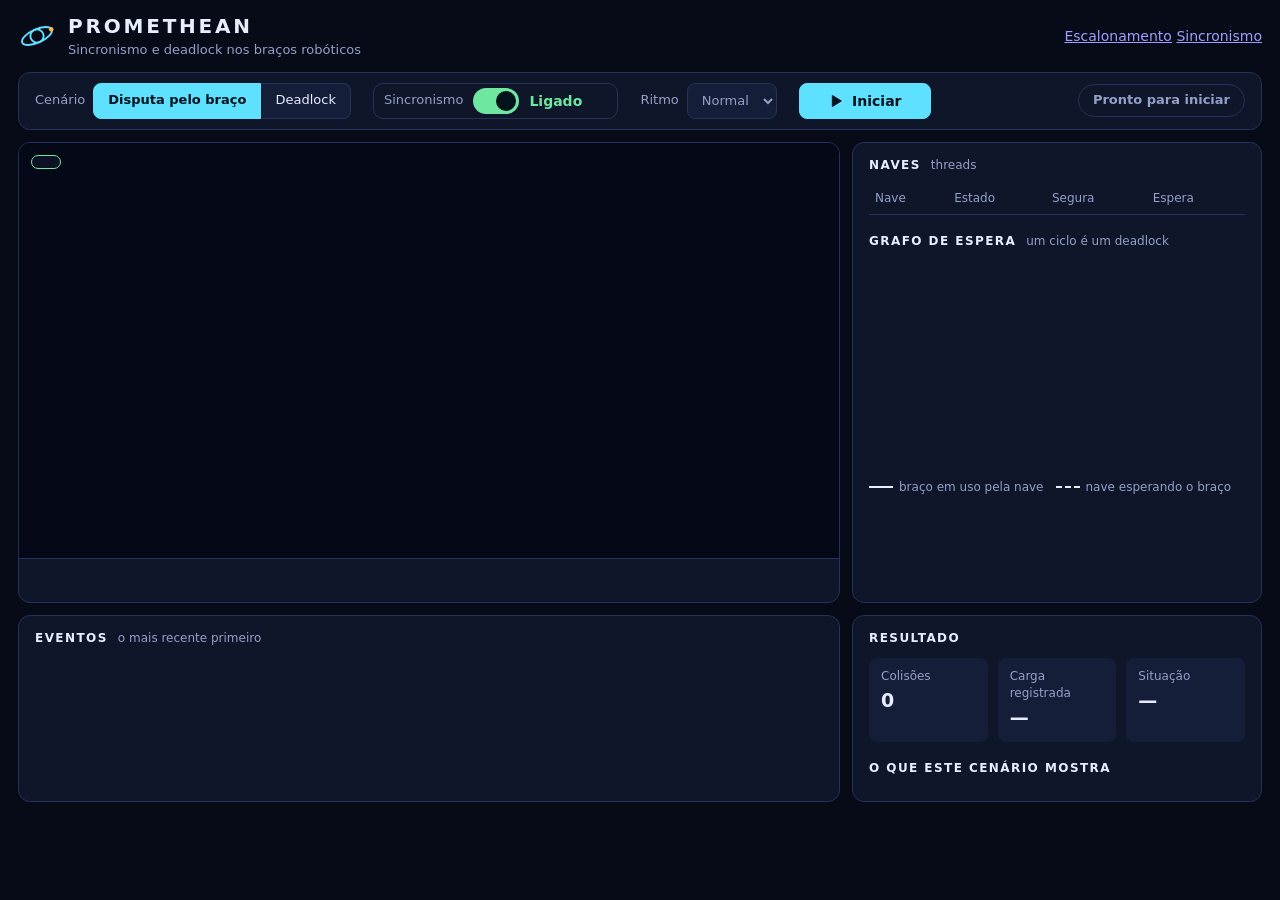
==== src/main/resources/public/sincronismo.html @ 8c55f342 "feat: adiciona estrutura html e css para a opção de sincronismo" ====
<!doctype html>
<html lang="pt-BR">
<head>
    <meta charset="utf-8">
    <meta name="viewport" content="width=device-width, initial-scale=1">
    <title>Promethean — Sincronismo e deadlock</title>
    <link rel="icon" href="data:,">
    <link rel="stylesheet" href="css/style.css">
    <link rel="stylesheet" href="css/sync.css">
</head>
<body>

<header class="topbar">
    <div class="brand">
        <svg class="brand-mark" viewBox="0 0 40 40" aria-hidden="true">
            <circle cx="20" cy="20" r="7"/>
            <ellipse cx="20" cy="20" rx="17" ry="7" transform="rotate(-24 20 20)"/>
            <circle class="brand-dot" cx="35" cy="13" r="2.4"/>
        </svg>
        <div>
            <h1>Promethean</h1>
            <p>Sincronismo e deadlock nos braços robóticos</p>
        </div>
    </div>
    <nav class="tabs" aria-label="Cenas">
        <a href="index.html">Escalonamento</a>
        <a href="sincronismo.html" aria-current="page">Sincronismo</a>
    </nav>
    <div class="source" id="source" hidden>
        <span class="source-dot" aria-hidden="true"></span>
        <span id="source-text"></span>
    </div>
</header>

<main class="layout layout-sync">

    <section class="panel controls" aria-label="Controles do cenário">
        <div class="segmented" role="radiogroup" aria-labelledby="scenario-label">
            <span id="scenario-label">Cenário</span>
            <label><input type="radio" name="scenario" value="race" checked><span>Disputa pelo braço</span></label>
            <label><input type="radio" name="scenario" value="deadlock"><span>Deadlock</span></label>
        </div>

        <label class="switch">
            <span class="switch-title">Sincronismo</span>
            <input type="checkbox" id="sync-toggle" role="switch" checked>
            <span class="switch-track" aria-hidden="true"><span class="switch-thumb"></span></span>
            <span class="switch-state" id="sync-label">Ligado</span>
        </label>

        <label class="field" id="recovery-field" hidden>
            <span>Tratamento</span>
            <select id="recovery">
                <option value="none">Nenhum: deixa travar</option>
                <option value="detection">Detecção e recuperação</option>
                <option value="timeout">Timeout com tryLock</option>
            </select>
        </label>

        <label class="field">
            <span>Ritmo</span>
            <select id="pace">
                <option value="1300">Lento</option>
                <option value="800" selected>Normal</option>
                <option value="400">Rápido</option>
            </select>
        </label>

        <button type="button" id="btn-run" class="play-btn">
            <svg viewBox="0 0 24 24" aria-hidden="true"><path id="run-icon" d="M7 4l13 8-13 8z"/></svg>
            <span id="run-label">Iniciar</span>
        </button>

        <div class="run-status" id="run-status" data-phase="idle" aria-live="polite">Pronto para iniciar</div>
    </section>

    <section class="panel scene-panel" aria-label="Estação e braços robóticos">
        <div class="scene-wrap">
            <svg id="sync-scene" class="scene-svg" viewBox="0 0 1000 500" preserveAspectRatio="xMidYMid meet" role="img" aria-labelledby="sync-title">
                <title id="sync-title">Naves disputando os braços robóticos da estação</title>
            </svg>
            <div class="sync-badge" id="sync-badge" data-sync="true"></div>
            <div class="deadlock-banner" id="deadlock-banner" role="alert" hidden></div>
        </div>
        <p class="caption" id="caption" aria-live="polite"></p>
    </section>

    <aside class="panel side-panel">
        <h2>Naves <span class="hint">threads</span></h2>
        <table class="data-table" id="threads-table">
            <thead>
            <tr>
                <th scope="col">Nave</th>
                <th scope="col">Estado</th>
                <th scope="col" title="Braços que a nave está usando">Segura</th>
                <th scope="col" title="Braço que a nave pediu e ainda não recebeu">Espera</th>
            </tr>
            </thead>
            <tbody></tbody>
        </table>

        <h2>Grafo de espera <span class="hint">um ciclo é um deadlock</span></h2>
        <svg id="wait-graph" class="wait-graph" viewBox="0 0 360 200" role="img" aria-label="Grafo de alocação de recursos"></svg>
        <p class="legend">
            <span><span class="key key-hold" aria-hidden="true"></span>braço em uso pela nave</span>
            <span><span class="key key-wait" aria-hidden="true"></span>nave esperando o braço</span>
        </p>
    </aside>

    <section class="panel log-panel">
        <h2>Eventos <span class="hint">o mais recente primeiro</span></h2>
        <ol class="event-log" id="event-log"></ol>
    </section>

    <section class="panel result-panel">
        <h2>Resultado</h2>
        <dl class="tiles">
            <div><dt>Colisões</dt><dd id="result-collisions">0</dd></div>
            <div><dt>Carga registrada</dt><dd id="result-cargo">—</dd></div>
            <div><dt>Situação</dt><dd id="result-status">—</dd></div>
        </dl>
        <h2>O que este cenário mostra</h2>
        <p class="lesson" id="lesson"></p>
    </section>

</main>

<div class="fatal" id="fatal" hidden role="alert"></div>

<script type="module" src="js/sync/main.js"></script>
</body>
</html>
---- src/main/resources/public/css/style.css ----
:root {
    --bg: #070b18;
    --panel: #0f1629;
    --panel-2: #151e38;
    --line: #25315a;
    --text: #e8edff;
    --muted: #93a0c8;
    --accent: #5ee0ff;

    --state-new: #7aa2ff;
    --state-ready: #ffb454;
    --state-running: #6ee7a0;
    --state-finished: #7d89ad;
    --danger: #ff7a90;

    --tick-ms: 900ms;
    --move-ms: 765ms;

    color-scheme: dark;
}

* {
    box-sizing: border-box;
}

body {
    margin: 0;
    background: var(--bg);
    color: var(--text);
    font: 14px/1.45 "Segoe UI", system-ui, -apple-system, sans-serif;
}

h1, h2, p {
    margin: 0;
}

button, select {
    font: inherit;
    color: inherit;
}

:focus-visible {
    outline: 2px solid var(--accent);
    outline-offset: 2px;
}

/* ---------- topo ---------- */

.topbar {
    display: flex;
    align-items: center;
    justify-content: space-between;
    gap: 16px;
    padding: 12px 18px 0;
}

.brand {
    display: flex;
    align-items: center;
    gap: 12px;
}

.brand-mark {
    width: 38px;
    height: 38px;
    fill: none;
    stroke: var(--accent);
    stroke-width: 2;
}

.brand-mark .brand-dot {
    fill: var(--state-ready);
    stroke: none;
}

.brand h1 {
    font-size: 20px;
    font-weight: 600;
    letter-spacing: .14em;
    text-transform: uppercase;
}

.brand p {
    color: var(--muted);
    font-size: 13px;
}

.source {
    display: flex;
    align-items: center;
    gap: 8px;
    padding: 6px 12px;
    border: 1px solid var(--line);
    border-radius: 999px;
    color: var(--muted);
    font-size: 13px;
}

.source[hidden] {
    display: none;
}

.source-dot {
    width: 8px;
    height: 8px;
    border-radius: 50%;
    background: var(--state-ready);
}

.source[data-mode="server"] .source-dot {
    background: var(--state-running);
}

/* ---------- grade ---------- */

.layout {
    display: grid;
    grid-template-columns: minmax(0, 1fr) 410px;
    grid-template-areas:
        "controls controls"
        "scene    ships"
        "gantt    metrics";
    gap: 12px;
    padding: 12px 18px 18px;
}

.panel {
    min-width: 0;
    padding: 14px 16px;
    background: var(--panel);
    border: 1px solid var(--line);
    border-radius: 12px;
}

.panel h2 {
    display: flex;
    align-items: baseline;
    gap: 10px;
    margin-bottom: 10px;
    font-size: 12px;
    font-weight: 600;
    letter-spacing: .12em;
    text-transform: uppercase;
}

.hint {
    color: var(--muted);
    font-size: 12px;
    font-weight: 400;
    letter-spacing: 0;
    text-transform: none;
}

.controls { grid-area: controls; }
.scene-panel { grid-area: scene; }
.ships-panel { grid-area: ships; }
.gantt-panel { grid-area: gantt; }
.metrics-panel { grid-area: metrics; }

/* ---------- controles ---------- */

.controls {
    display: flex;
    flex-wrap: wrap;
    align-items: center;
    gap: 12px 22px;
    padding: 10px 16px;
}

.field {
    display: flex;
    align-items: center;
    gap: 8px;
    color: var(--muted);
    font-size: 13px;
}

select {
    height: 36px;
    padding: 0 10px;
    background: var(--panel-2);
    border: 1px solid var(--line);
    border-radius: 8px;
}

#algorithm {
    min-width: 230px;
}

.transport {
    display: flex;
    align-items: center;
    gap: 6px;
}

.icon-btn, .play-btn {
    display: inline-flex;
    align-items: center;
    justify-content: center;
    gap: 8px;
    height: 36px;
    background: var(--panel-2);
    border: 1px solid var(--line);
    border-radius: 8px;
    cursor: pointer;
}

.icon-btn {
    width: 36px;
}

.icon-btn:hover, .play-btn:hover, select:hover {
    border-color: var(--muted);
}

.icon-btn svg, .play-btn svg {
    width: 16px;
    height: 16px;
    fill: currentColor;
    stroke: currentColor;
    stroke-width: 1.5;
    stroke-linejoin: round;
    stroke-linecap: round;
}

.play-btn {
    min-width: 132px;
    padding: 0 16px;
    background: var(--accent);
    border-color: var(--accent);
    color: #04121c;
    font-weight: 600;
}

.play-btn:hover {
    border-color: #fff;
}

.clock {
    display: flex;
    align-items: baseline;
    gap: 8px;
    margin-left: auto;
    color: var(--muted);
    font-size: 13px;
}

.clock-value {
    font: 600 22px/1 ui-monospace, Consolas, monospace;
    color: var(--text);
    font-variant-numeric: tabular-nums;
}

.clock-total {
    color: var(--muted);
    font-size: 15px;
    font-weight: 400;
}

/* ---------- cena ---------- */

.scene-panel {
    padding: 0;
    overflow: hidden;
}

.scene-wrap {
    position: relative;
    background: #050817;
}

#scene {
    display: block;
    width: 100%;
    max-height: 56vh;
    aspect-ratio: 2 / 1;
}

.hud {
    position: absolute;
    right: 12px;
    bottom: 12px;
    display: flex;
    gap: 22px;
    padding: 8px 14px;
    background: rgba(15, 22, 41, .82);
    border: 1px solid var(--line);
    border-radius: 8px;
}

.hud-item {
    display: flex;
    flex-direction: column;
    gap: 2px;
}

.hud-label {
    color: var(--muted);
    font-size: 11px;
    letter-spacing: .1em;
    text-transform: uppercase;
}

.hud-value {
    font-size: 16px;
    font-weight: 600;
}

.caption {
    min-height: 44px;
    padding: 12px 16px;
    border-top: 1px solid var(--line);
    font-size: 15px;
}

/* céu */
.star { fill: #dfe7ff; }
.planet { fill: #101a3c; }
.planet-rim { fill: none; stroke: #2a3c78; stroke-width: 2; }

/* órbita */
.orbit-ring {
    fill: none;
    stroke: #3a4a80;
    stroke-width: 1.5;
    stroke-dasharray: 3 9;
    stroke-linecap: round;
}

.scene-label { fill: var(--text); font-size: 15px; font-weight: 600; }
.scene-sublabel { fill: var(--muted); font-size: 12px; }
.scene-legend text { fill: var(--muted); font-size: 12px; }

/* estação */
.station-strut { stroke: #55648f; stroke-width: 4; stroke-linecap: round; }
.solar { fill: #17306b; stroke: #4f6fc4; stroke-width: 1.5; }
.solar-grid { stroke: #4f6fc4; stroke-width: 1; opacity: .6; }
.station-module { fill: #1c2748; stroke: #55648f; stroke-width: 1.5; }
.station-dish { fill: #1c2748; stroke: #8c9ac0; stroke-width: 2; }
.hub { fill: #1c2748; stroke: #8c9ac0; stroke-width: 2; }
.hub-core { fill: #0f1629; stroke: #55648f; stroke-width: 1.5; }
.hub-light { fill: var(--accent); }
.hub-ring { fill: none; stroke: #55648f; stroke-width: 2; stroke-dasharray: 14 10; }

/* portas */
.port-arm { stroke: #8c9ac0; stroke-width: 8; stroke-linecap: round; }
.port-light { fill: #3a4a80; stroke: #0f1629; stroke-width: 2; transition: fill .3s; }
.port[data-busy="true"] .port-light { fill: var(--state-running); }
.port-slot { fill: none; stroke: #3a4a80; stroke-width: 1.5; stroke-dasharray: 5 5; transition: opacity .3s; }
.port-free { fill: var(--muted); font-size: 12px; transition: opacity .3s; }
.port[data-busy="true"] .port-slot,
.port[data-busy="true"] .port-free { opacity: 0; }
.port-label { fill: var(--text); font-size: 13px; font-weight: 600; }
.port-pulse { fill: none; stroke: var(--danger); stroke-width: 3; opacity: 0; }
.port-pulse.is-pulsing { animation: pulse .9s ease-out; }

/* naves */
.ship {
    transition: transform var(--move-ms) cubic-bezier(.45, .05, .25, 1), opacity calc(var(--move-ms) * .8) ease;
}

.ship[data-state="NEW"], .ship[data-state="FINISHED"] {
    opacity: 0;
}

.ship-rot {
    transition: transform var(--move-ms) ease;
}

.no-anim .ship, .no-anim .ship-rot, .no-anim .gauge-fill {
    transition: none;
}

.ship-hull { fill: var(--ship-color); stroke: #050817; stroke-width: 1.2; }
.ship-fins { fill: color-mix(in srgb, var(--ship-color) 55%, #050817); stroke: #050817; stroke-width: 1.5; stroke-linejoin: round; }
.ship-engine { fill: #2a3558; stroke: #050817; stroke-width: 1.5; }
.ship-stripe { stroke: #050817; stroke-width: 2; opacity: .45; }
.ship-window { fill: #050817; stroke: #e8edff; stroke-width: 1.5; }
.ship-id { fill: var(--text); font-size: 16px; font-weight: 700; }
.ship-rest { fill: var(--muted); font-size: 12px; }
.gauge-track { fill: #26315a; }
.gauge-fill { fill: var(--ship-color); transition: width var(--tick-ms) linear; }

.ship[data-state="READY"] .ship-bob {
    animation: bob 3.6s ease-in-out infinite;
}

@keyframes bob {
    0%, 100% { transform: translateY(-3px); }
    50% { transform: translateY(3px); }
}

@keyframes pulse {
    0% { opacity: .9; transform: scale(1); }
    100% { opacity: 0; transform: scale(4.5); }
}

@keyframes spin {
    to { transform: rotate(360deg); }
}

@keyframes twinkle {
    0%, 100% { opacity: .2; }
    50% { opacity: 1; }
}

.hub-ring { animation: spin 40s linear infinite; }
.star.twinkle { animation: twinkle 4s ease-in-out infinite; }

/* ---------- tabelas ---------- */

.data-table {
    width: 100%;
    border-collapse: collapse;
    font-size: 13px;
}

.data-table th, .data-table td {
    padding: 6px 6px;
    border-bottom: 1px solid var(--line);
    text-align: left;
    white-space: nowrap;
}

.data-table thead th {
    color: var(--muted);
    font-size: 12px;
    font-weight: 400;
}

.data-table tbody th {
    font-weight: 600;
}

.data-table .num {
    text-align: right;
    font-variant-numeric: tabular-nums;
}

.data-table tbody tr:last-child th,
.data-table tbody tr:last-child td {
    border-bottom: 0;
}

.ship-dot {
    display: inline-block;
    width: 10px;
    height: 10px;
    margin-right: 8px;
    border-radius: 3px;
}

.row-NEW th, .row-NEW td, .row-FINISHED th, .row-FINISHED td {
    color: var(--muted);
}

.state {
    display: inline-block;
    padding: 1px 7px;
    border: 1px solid currentColor;
    border-radius: 999px;
    font-size: 11px;
    font-weight: 600;
    letter-spacing: .04em;
}

.state-NEW { color: var(--state-new); }
.state-READY { color: var(--state-ready); }
.state-RUNNING { color: var(--state-running); }
.state-FINISHED { color: var(--state-finished); }

.legend {
    display: flex;
    flex-wrap: wrap;
    gap: 4px 12px;
    margin-top: 10px;
    color: var(--muted);
    font-size: 12px;
}

.ships-panel h2:not(:first-child) {
    margin-top: 18px;
}

/* ---------- registro de eventos ---------- */

.event-log {
    display: flex;
    flex-direction: column;
    gap: 4px;
    max-height: 190px;
    margin: 0;
    padding: 0;
    overflow-y: auto;
    list-style: none;
    font-size: 13px;
}

.event-log li {
    display: grid;
    grid-template-columns: 38px 76px minmax(0, 1fr);
    align-items: baseline;
    gap: 8px;
    padding: 3px 6px;
    border-radius: 6px;
    color: var(--muted);
}

.event-log li.is-now {
    background: var(--panel-2);
    color: var(--text);
}

.event-log li.log-empty {
    display: block;
}

.log-tick {
    font-family: ui-monospace, Consolas, monospace;
    font-size: 12px;
}

.log-type {
    font-size: 11px;
    font-weight: 600;
    letter-spacing: .04em;
}

.type-ARRIVAL { color: var(--state-new); }
.type-DISPATCH { color: var(--state-running); }
.type-PREEMPT { color: var(--danger); }
.type-FINISH { color: var(--state-finished); }

/* ---------- linha do tempo ---------- */

.gantt {
    --row-h: 30px;
    --row-gap: 8px;
    --axis-h: 22px;
    display: grid;
    grid-template-columns: 210px minmax(0, 1fr);
    gap: 0 12px;
}

.gantt-names, .gantt-tracks {
    display: flex;
    flex-direction: column;
    gap: var(--row-gap);
}

.gantt-name {
    height: var(--row-h);
    padding: 0 10px;
    overflow: hidden;
    background: none;
    border: 1px solid transparent;
    border-radius: 8px;
    color: var(--muted);
    text-align: left;
    text-overflow: ellipsis;
    white-space: nowrap;
    cursor: pointer;
}

.gantt-name:hover {
    border-color: var(--line);
    color: var(--text);
}

.gantt-name.is-active {
    background: var(--panel-2);
    border-color: var(--accent);
    color: var(--text);
    font-weight: 600;
}

.gantt-name-spacer {
    height: var(--axis-h);
}

.gantt-tracks {
    position: relative;
    cursor: ew-resize;
    touch-action: none;
    user-select: none;
}

.gantt-track {
    position: relative;
    height: var(--row-h);
    background: var(--panel-2);
    border-radius: 6px;
    opacity: .7;
}

.gantt-track.is-active {
    opacity: 1;
}

.gantt-seg {
    position: absolute;
    top: 0;
    bottom: 0;
    display: flex;
    align-items: center;
    justify-content: center;
    overflow: hidden;
    background: var(--ship-color);
    border-radius: 5px;
    box-shadow: inset 0 0 0 1.5px var(--panel);
    color: #04121c;
    font-size: 12px;
    font-weight: 700;
}

.gantt-axis {
    position: relative;
    height: var(--axis-h);
    color: var(--muted);
    font: 11px/var(--axis-h) ui-monospace, Consolas, monospace;
}

.gantt-axis span {
    position: absolute;
    transform: translateX(-50%);
}

.gantt-veil {
    position: absolute;
    top: 0;
    right: 0;
    bottom: calc(var(--axis-h) + var(--row-gap));
    background: rgba(15, 22, 41, .5);
    pointer-events: none;
    transition: left var(--tick-ms) linear;
}

.gantt-playhead {
    position: absolute;
    top: -4px;
    bottom: calc(var(--axis-h) + var(--row-gap) - 4px);
    width: 2px;
    margin-left: -1px;
    background: var(--text);
    border-radius: 2px;
    pointer-events: none;
    transition: left var(--tick-ms) linear;
}

.gantt-playhead::before {
    content: "";
    position: absolute;
    top: -3px;
    left: -4px;
    width: 10px;
    height: 10px;
    background: var(--text);
    border-radius: 50%;
}

.gantt-tracks.no-anim .gantt-veil,
.gantt-tracks.no-anim .gantt-playhead {
    transition: none;
}

/* ---------- métricas ---------- */

#metrics-table tbody tr.is-active th,
#metrics-table tbody tr.is-active td {
    background: var(--panel-2);
}

#metrics-table td.is-best {
    color: var(--state-running);
    font-weight: 700;
}

.link-btn {
    max-width: 150px;
    padding: 0;
    overflow: hidden;
    background: none;
    border: 0;
    font-weight: 600;
    text-align: left;
    text-overflow: ellipsis;
    white-space: nowrap;
    cursor: pointer;
}

.link-btn:hover {
    color: var(--accent);
}

/* ---------- erro ---------- */

.fatal {
    margin: 0 18px 18px;
    padding: 14px 16px;
    background: #2a1220;
    border: 1px solid var(--danger);
    border-radius: 12px;
}

/* ---------- telas estreitas e movimento reduzido ---------- */

@media (max-width: 1100px) {
    .layout {
        grid-template-columns: minmax(0, 1fr);
        grid-template-areas: "controls" "scene" "gantt" "ships" "metrics";
    }

    .clock {
        margin-left: 0;
    }

    .gantt {
        grid-template-columns: 130px minmax(0, 1fr);
    }
}

@media (prefers-reduced-motion: reduce) {
    .hub-ring, .star.twinkle, .ship[data-state="READY"] .ship-bob {
        animation: none;
    }
}
---- src/main/resources/public/css/sync.css ----
/* Cena de sincronismo. Usa as cores e os painéis de style.css. */

.layout-sync {
    grid-template-areas:
        "controls controls"
        "scene    side"
        "log      result";
}

.side-panel { grid-area: side; }
.log-panel { grid-area: log; }
.result-panel { grid-area: result; }

.side-panel h2:not(:first-child),
.result-panel h2:not(:first-child) {
    margin-top: 18px;
}

/* ---------- controles ---------- */

.segmented {
    display: flex;
    align-items: center;
    color: var(--muted);
    font-size: 13px;
}

.segmented > span {
    margin-right: 8px;
}

.segmented label {
    position: relative;
    cursor: pointer;
}

.segmented input {
    position: absolute;
    inset: 0;
    opacity: 0;
    cursor: pointer;
}

.segmented label > span {
    display: flex;
    align-items: center;
    height: 36px;
    padding: 0 14px;
    background: var(--panel-2);
    border: 1px solid var(--line);
    color: var(--text);
}

.segmented label:first-of-type > span { border-radius: 8px 0 0 8px; }
.segmented label:last-of-type > span { border-radius: 0 8px 8px 0; border-left: 0; }

.segmented input:checked + span {
    background: var(--accent);
    border-color: var(--accent);
    color: #04121c;
    font-weight: 600;
}

.segmented input:focus-visible + span {
    outline: 2px solid var(--accent);
    outline-offset: 2px;
}

.switch {
    position: relative;
    display: flex;
    align-items: center;
    gap: 10px;
    padding: 4px 12px 4px 10px;
    border: 1px solid var(--line);
    border-radius: 10px;
    cursor: pointer;
}

.switch-title {
    color: var(--muted);
    font-size: 13px;
}

.switch input {
    position: absolute;
    inset: 0;
    opacity: 0;
    cursor: pointer;
}

.switch-track {
    position: relative;
    width: 46px;
    height: 26px;
    background: var(--danger);
    border-radius: 999px;
    transition: background .2s;
}

.switch-thumb {
    position: absolute;
    top: 3px;
    left: 3px;
    width: 20px;
    height: 20px;
    background: #04121c;
    border-radius: 50%;
    transition: transform .2s;
}

.switch input:checked ~ .switch-track { background: var(--state-running); }
.switch input:checked ~ .switch-track .switch-thumb { transform: translateX(20px); }
.switch input:focus-visible ~ .switch-track { outline: 2px solid var(--accent); outline-offset: 2px; }

.switch-state {
    min-width: 76px;
    font-weight: 600;
    color: var(--danger);
}

.switch input:checked ~ .switch-state { color: var(--state-running); }

.field[hidden] {
    display: none;
}

.run-status {
    margin-left: auto;
    padding: 6px 14px;
    border: 1px solid var(--line);
    border-radius: 999px;
    color: var(--muted);
    font-size: 13px;
    font-weight: 600;
}

.run-status[data-phase="running"] { border-color: var(--accent); color: var(--accent); }
.run-status[data-phase="COMPLETED"] { border-color: var(--state-running); color: var(--state-running); }
.run-status[data-phase="DEADLOCKED"] { border-color: var(--danger); color: var(--danger); }

/* ---------- avisos sobre a cena ---------- */

.sync-badge, .deadlock-banner {
    position: absolute;
    top: 12px;
    padding: 6px 14px;
    background: rgba(15, 22, 41, .85);
    border: 1px solid var(--state-running);
    border-radius: 999px;
    color: var(--state-running);
    font-size: 13px;
    font-weight: 600;
}

.sync-badge { left: 12px; }
.sync-badge[data-sync="false"] { border-color: var(--danger); color: var(--danger); }

.deadlock-banner {
    right: 12px;
    background: #2a1220;
    border-color: var(--danger);
    border-radius: 8px;
    color: #ffd7de;
    font-size: 15px;
    animation: alarm 1s ease-in-out infinite;
}

.deadlock-banner[hidden] {
    display: none;
}

/* ---------- braços ---------- */

.arm-link { fill: none; stroke: #8c9ac0; stroke-width: 8; stroke-linecap: round; stroke-linejoin: round; }
.arm-joint { fill: #1c2748; stroke: #8c9ac0; stroke-width: 2; }
.arm-claw { fill: #3a4a80; stroke: #0f1629; stroke-width: 2; transition: fill .3s; }
.arm[data-busy="true"] .arm-claw { fill: var(--holder); }
.arm[data-over="true"] .arm-claw { fill: var(--danger); }
.arm[data-busy="true"] .port-slot { opacity: 0; }
.arm-label { fill: var(--text); font-size: 14px; font-weight: 600; }
.arm-status { fill: var(--muted); font-size: 12px; }
.arm[data-over="true"] .arm-status { fill: var(--danger); font-weight: 600; }

.burst { opacity: 0; pointer-events: none; }
.burst polygon { fill: var(--danger); }
.burst.is-bursting { animation: burst .9s ease-out; }

[data-deadlock="true"] .hub-light { fill: var(--danger); animation: alarm 1s ease-in-out infinite; }

/* ---------- naves ---------- */

.ship[data-state="BLOCKED"] .ship-shake { opacity: .6; }
.ship[data-state="BLOCKED"] .ship-rest { fill: var(--state-ready); }
.ship.in-deadlock .ship-rest { fill: var(--danger); font-weight: 600; }
.ship.is-shaking .ship-shake { animation: shake .5s ease-in-out; }
.ship.is-flashing .ship-shake { animation: flash .9s ease-in-out; }

.state-BLOCKED { color: var(--danger); }

/* ---------- setas (cena e grafo) ---------- */

.edge line { stroke: currentColor; stroke-width: 2.5; stroke-linecap: round; }
.edge polygon { fill: currentColor; }
.edge-wait line { stroke-dasharray: 6 6; }
.edge.is-deadlock { color: var(--danger) !important; }
.edge.is-deadlock line { stroke-width: 3.5; animation: march .6s linear infinite; }
.edges .edge { animation: fade-in .4s ease .5s both; }

/* ---------- grafo de espera ---------- */

.wait-graph {
    display: block;
    width: 100%;
    max-height: 210px;
}

.graph-ship circle { fill: var(--panel-2); stroke-width: 2.5; }
.graph-ship text { fill: var(--text); font-size: 13px; font-weight: 700; }
.graph-ship.is-done { opacity: .35; }
.graph-resource rect { fill: var(--panel-2); stroke: var(--muted); stroke-width: 2; }
.graph-resource text { fill: var(--text); font-size: 15px; font-weight: 700; }
.graph-resource .graph-caption { fill: var(--muted); font-size: 11px; font-weight: 400; }

.key {
    display: inline-block;
    width: 24px;
    margin-right: 6px;
    border-top: 2.5px solid var(--text);
    vertical-align: middle;
}

.key-wait { border-top-style: dashed; }

/* ---------- registro e resultado ---------- */

.log-panel .event-log {
    max-height: 230px;
}

.log-panel .event-log li {
    grid-template-columns: 52px minmax(0, 1fr);
}

.event-log li.is-alert .log-text {
    color: var(--danger);
    font-weight: 600;
}

.tiles {
    display: grid;
    grid-template-columns: repeat(3, minmax(0, 1fr));
    gap: 10px;
    margin: 0;
}

.tiles div {
    padding: 10px 12px;
    background: var(--panel-2);
    border-radius: 8px;
}

.tiles dt {
    color: var(--muted);
    font-size: 12px;
}

.tiles dd {
    margin: 2px 0 0;
    font-size: 19px;
    font-weight: 600;
}

.tiles dd.is-bad {
    color: var(--danger);
}

.lesson {
    font-size: 14px;
    line-height: 1.55;
}

/* ---------- animações ---------- */

@keyframes burst {
    0% { opacity: .95; transform: scale(.3); }
    55% { opacity: .85; transform: scale(1.1); }
    100% { opacity: 0; transform: scale(1.3); }
}

@keyframes shake {
    0%, 100% { transform: translate(0, 0); }
    20% { transform: translate(-5px, 3px); }
    40% { transform: translate(5px, -3px); }
    60% { transform: translate(-4px, -2px); }
    80% { transform: translate(4px, 2px); }
}

@keyframes flash {
    0%, 50%, 100% { opacity: 1; }
    25%, 75% { opacity: .15; }
}

@keyframes alarm {
    0%, 100% { opacity: 1; }
    50% { opacity: .55; }
}

@keyframes march {
    to { stroke-dashoffset: -12; }
}

@keyframes fade-in {
    from { opacity: 0; }
    to { opacity: 1; }
}

@media (max-width: 1100px) {
    .layout-sync {
        grid-template-areas: "controls" "scene" "side" "result" "log";
    }

    .run-status {
        margin-left: 0;
    }
}

@media (prefers-reduced-motion: reduce) {
    .deadlock-banner, [data-deadlock="true"] .hub-light, .edge.is-deadlock line {
        animation: none;
    }
}
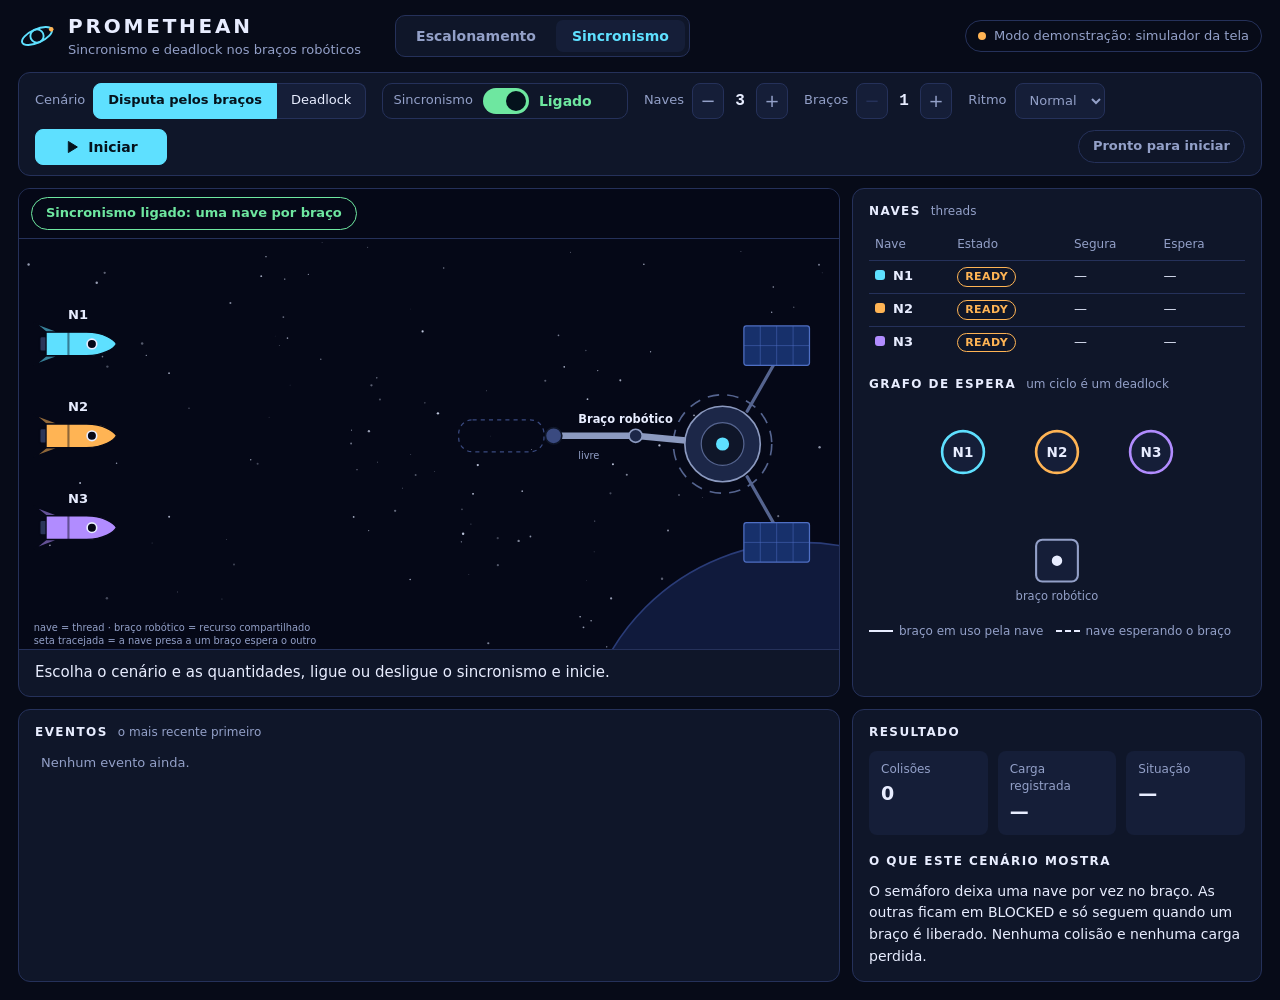
==== commit 9eb233e4: "feat: modificações no sincronismo para permitir alterar qtd de bracos e naves" ====
--- a/src/main/resources/public/sincronismo.html
+++ b/src/main/resources/public/sincronismo.html
@@ -37,7 +37,7 @@
     <section class="panel controls" aria-label="Controles do cenário">
         <div class="segmented" role="radiogroup" aria-labelledby="scenario-label">
             <span id="scenario-label">Cenário</span>
-            <label><input type="radio" name="scenario" value="race" checked><span>Disputa pelo braço</span></label>
+            <label><input type="radio" name="scenario" value="race" checked><span>Disputa pelos braços</span></label>
             <label><input type="radio" name="scenario" value="deadlock"><span>Deadlock</span></label>
         </div>
 
@@ -47,6 +47,20 @@
             <span class="switch-track" aria-hidden="true"><span class="switch-thumb"></span></span>
             <span class="switch-state" id="sync-label">Ligado</span>
         </label>
+
+        <div class="stepper" role="group" aria-label="Quantidade de naves">
+            <span class="stepper-title">Naves</span>
+            <button type="button" id="ships-less" aria-label="Remover uma nave">&minus;</button>
+            <output id="ships-count">3</output>
+            <button type="button" id="ships-more" aria-label="Adicionar uma nave">+</button>
+        </div>
+
+        <div class="stepper" role="group" aria-label="Quantidade de braços">
+            <span class="stepper-title">Braços</span>
+            <button type="button" id="arms-less" aria-label="Remover um braço">&minus;</button>
+            <output id="arms-count">1</output>
+            <button type="button" id="arms-more" aria-label="Adicionar um braço">+</button>
+        </div>
 
         <label class="field" id="recovery-field" hidden>
             <span>Tratamento</span>
@@ -75,12 +89,14 @@
     </section>
 
     <section class="panel scene-panel" aria-label="Estação e braços robóticos">
+        <div class="scene-bar">
+            <div class="sync-badge" id="sync-badge" data-sync="true"></div>
+            <div class="deadlock-banner" id="deadlock-banner" role="alert" hidden></div>
+        </div>
         <div class="scene-wrap">
             <svg id="sync-scene" class="scene-svg" viewBox="0 0 1000 500" preserveAspectRatio="xMidYMid meet" role="img" aria-labelledby="sync-title">
                 <title id="sync-title">Naves disputando os braços robóticos da estação</title>
             </svg>
-            <div class="sync-badge" id="sync-badge" data-sync="true"></div>
-            <div class="deadlock-banner" id="deadlock-banner" role="alert" hidden></div>
         </div>
         <p class="caption" id="caption" aria-live="polite"></p>
     </section>
--- a/src/main/resources/public/css/style.css
+++ b/src/main/resources/public/css/style.css
@@ -83,6 +83,34 @@
 .brand p {
     color: var(--muted);
     font-size: 13px;
+}
+
+.tabs {
+    display: flex;
+    gap: 4px;
+    margin-right: auto;
+    margin-left: 18px;
+    padding: 4px;
+    background: var(--panel);
+    border: 1px solid var(--line);
+    border-radius: 10px;
+}
+
+.tabs a {
+    padding: 6px 16px;
+    border-radius: 7px;
+    color: var(--muted);
+    font-weight: 600;
+    text-decoration: none;
+}
+
+.tabs a:hover {
+    color: var(--text);
+}
+
+.tabs a[aria-current="page"] {
+    background: var(--panel-2);
+    color: var(--accent);
 }
 
 .source {
@@ -269,7 +297,7 @@
     background: #050817;
 }
 
-#scene {
+#scene, .scene-svg {
     display: block;
     width: 100%;
     max-height: 56vh;
--- a/src/main/resources/public/css/sync.css
+++ b/src/main/resources/public/css/sync.css
@@ -125,6 +125,49 @@
     display: none;
 }
 
+.layout-sync .controls {
+    gap: 10px 16px;
+}
+
+.stepper {
+    display: flex;
+    align-items: center;
+    gap: 4px;
+    color: var(--muted);
+    font-size: 13px;
+}
+
+.stepper-title {
+    margin-right: 4px;
+}
+
+.stepper button {
+    width: 32px;
+    height: 36px;
+    background: var(--panel-2);
+    border: 1px solid var(--line);
+    border-radius: 8px;
+    font-size: 18px;
+    line-height: 1;
+    cursor: pointer;
+}
+
+.stepper button:hover:not(:disabled) {
+    border-color: var(--muted);
+}
+
+.stepper button:disabled {
+    color: var(--line);
+    cursor: default;
+}
+
+.stepper output {
+    min-width: 24px;
+    color: var(--text);
+    font: 600 16px/1 ui-monospace, Consolas, monospace;
+    text-align: center;
+}
+
 .run-status {
     margin-left: auto;
     padding: 6px 14px;
@@ -141,11 +184,20 @@
 
 /* ---------- avisos sobre a cena ---------- */
 
+.scene-bar {
+    display: flex;
+    flex-wrap: wrap;
+    align-items: center;
+    justify-content: space-between;
+    gap: 8px 12px;
+    min-height: 50px;
+    padding: 8px 12px;
+    background: #050817;
+    border-bottom: 1px solid var(--line);
+}
+
 .sync-badge, .deadlock-banner {
-    position: absolute;
-    top: 12px;
     padding: 6px 14px;
-    background: rgba(15, 22, 41, .85);
     border: 1px solid var(--state-running);
     border-radius: 999px;
     color: var(--state-running);
@@ -153,11 +205,9 @@
     font-weight: 600;
 }
 
-.sync-badge { left: 12px; }
 .sync-badge[data-sync="false"] { border-color: var(--danger); color: var(--danger); }
 
 .deadlock-banner {
-    right: 12px;
     background: #2a1220;
     border-color: var(--danger);
     border-radius: 8px;
@@ -221,6 +271,7 @@
 .graph-resource rect { fill: var(--panel-2); stroke: var(--muted); stroke-width: 2; }
 .graph-resource text { fill: var(--text); font-size: 15px; font-weight: 700; }
 .graph-resource .graph-caption { fill: var(--muted); font-size: 11px; font-weight: 400; }
+.graph-resource .graph-unit { fill: var(--text); }
 
 .key {
     display: inline-block;
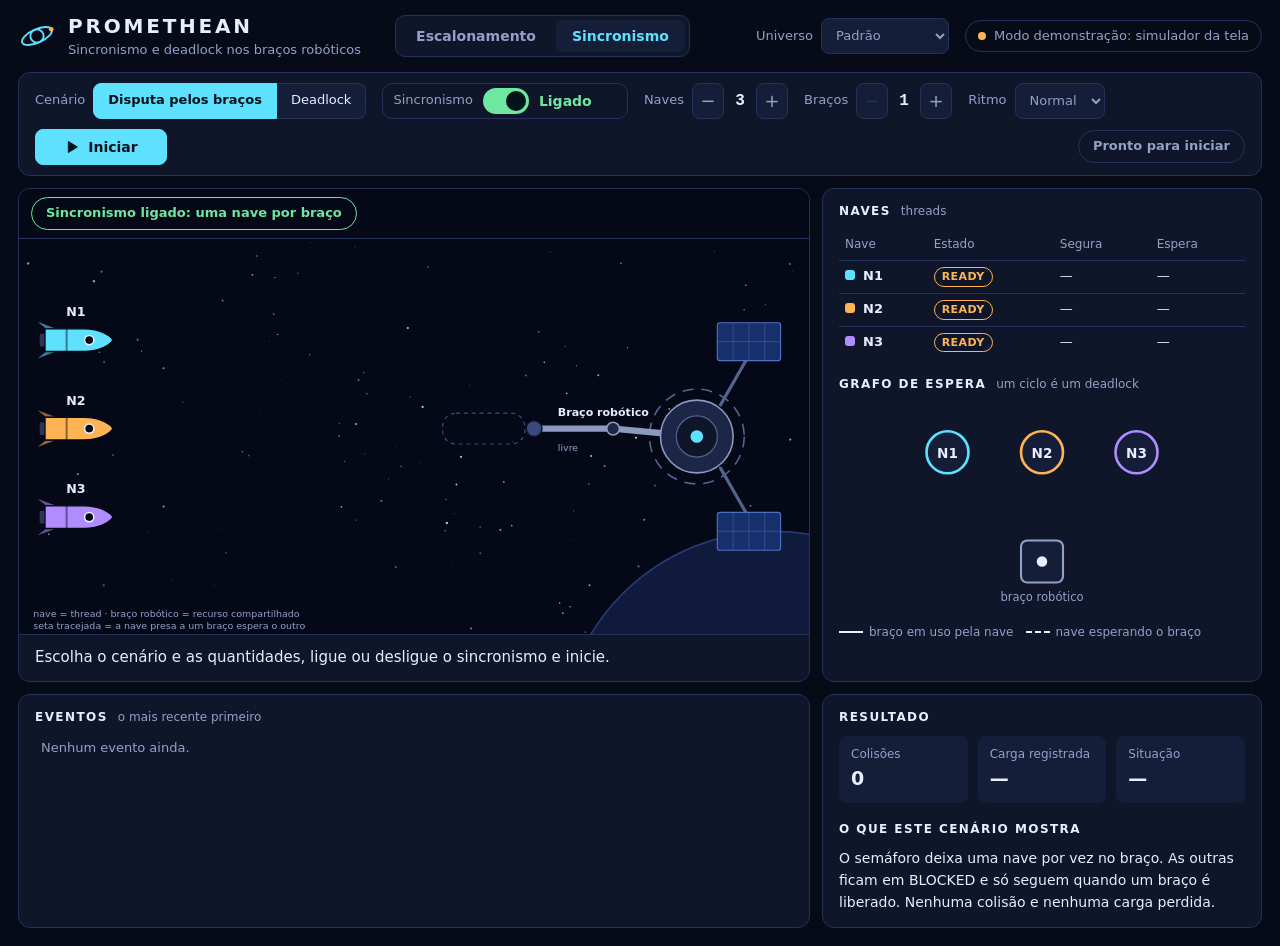
==== commit 5bbedd4d: "feat: implementa alterações no html para novo cenário de multiverso" ====
--- a/src/main/resources/public/sincronismo.html
+++ b/src/main/resources/public/sincronismo.html
@@ -7,6 +7,7 @@
     <link rel="icon" href="data:,">
     <link rel="stylesheet" href="css/style.css">
     <link rel="stylesheet" href="css/sync.css">
+    <link rel="stylesheet" href="css/universe.css">
 </head>
 <body>
 
@@ -19,13 +20,17 @@
         </svg>
         <div>
             <h1>Promethean</h1>
-            <p>Sincronismo e deadlock nos braços robóticos</p>
+            <p data-universe-text="Sincronismo e deadlock nos braços robóticos {of}">Sincronismo e deadlock nos braços robóticos</p>
         </div>
     </div>
     <nav class="tabs" aria-label="Cenas">
         <a href="index.html">Escalonamento</a>
         <a href="sincronismo.html" aria-current="page">Sincronismo</a>
     </nav>
+    <label class="field universe-field">
+        <span>Universo</span>
+        <select id="universe" title="Troca a estação e as naves. O cenário é o mesmo."></select>
+    </label>
     <div class="source" id="source" hidden>
         <span class="source-dot" aria-hidden="true"></span>
         <span id="source-text"></span>
--- a/src/main/resources/public/css/style.css
+++ b/src/main/resources/public/css/style.css
@@ -143,7 +143,7 @@
 
 .layout {
     display: grid;
-    grid-template-columns: minmax(0, 1fr) 410px;
+    grid-template-columns: minmax(0, 1fr) 440px;
     grid-template-areas:
         "controls controls"
         "scene    ships"
@@ -294,7 +294,7 @@
 
 .scene-wrap {
     position: relative;
-    background: #050817;
+    background: var(--scene-bg);
 }
 
 #scene, .scene-svg {
@@ -358,6 +358,8 @@
 .scene-label { fill: var(--text); font-size: 15px; font-weight: 600; }
 .scene-sublabel { fill: var(--muted); font-size: 12px; }
 .scene-legend text { fill: var(--muted); font-size: 12px; }
+.scene-legend .legend-aging { display: none; }
+[data-algorithm="priority"] .scene-legend .legend-aging { display: inline; }
 
 /* estação */
 .station-strut { stroke: #55648f; stroke-width: 4; stroke-linecap: round; }
@@ -378,7 +380,7 @@
 .port-free { fill: var(--muted); font-size: 12px; transition: opacity .3s; }
 .port[data-busy="true"] .port-slot,
 .port[data-busy="true"] .port-free { opacity: 0; }
-.port-label { fill: var(--text); font-size: 13px; font-weight: 600; }
+.port-label { fill: var(--text); font-size: 13px; font-weight: 600; paint-order: stroke; stroke: var(--scene-bg); stroke-width: 3px; stroke-linejoin: round; }
 .port-pulse { fill: none; stroke: var(--danger); stroke-width: 3; opacity: 0; }
 .port-pulse.is-pulsing { animation: pulse .9s ease-out; }
 
@@ -399,7 +401,8 @@
     transition: none;
 }
 
-.ship-hull { fill: var(--ship-color); stroke: #050817; stroke-width: 1.2; }
+/* --hull-tint e --hull-base vêm de universe.css: no universo padrão o casco é a cor pura da nave */
+.ship-hull { fill: color-mix(in srgb, var(--ship-color) var(--hull-tint), var(--hull-base)); stroke: #050817; stroke-width: 1.2; }
 .ship-fins { fill: color-mix(in srgb, var(--ship-color) 55%, #050817); stroke: #050817; stroke-width: 1.5; stroke-linejoin: round; }
 .ship-engine { fill: #2a3558; stroke: #050817; stroke-width: 1.5; }
 .ship-stripe { stroke: #050817; stroke-width: 2; opacity: .45; }
@@ -508,6 +511,20 @@
 
 .ships-panel h2:not(:first-child) {
     margin-top: 18px;
+}
+
+/* Ao lado da cena, o registro de eventos ocupa a altura que sobrar na coluna, em vez de um tamanho fixo */
+@media (min-width: 1101px) {
+    .ships-panel {
+        display: flex;
+        flex-direction: column;
+    }
+
+    .ships-panel .event-log {
+        flex: 1 1 88px;
+        min-height: 88px;
+        max-height: none;
+    }
 }
 
 /* ---------- registro de eventos ---------- */
@@ -698,6 +715,15 @@
     background: var(--panel-2);
 }
 
+#metrics-table th, #metrics-table td {
+    padding-right: 4px;
+    padding-left: 4px;
+}
+
+#metrics-table thead th {
+    vertical-align: bottom;
+}
+
 #metrics-table td.is-best {
     color: var(--state-running);
     font-weight: 700;
--- a/src/main/resources/public/css/sync.css
+++ b/src/main/resources/public/css/sync.css
@@ -121,6 +121,20 @@
 
 .switch input:checked ~ .switch-state { color: var(--state-running); }
 
+/* Botão travado: a combinação contrária não existe no servidor */
+.switch.is-locked {
+    cursor: default;
+    border-style: dashed;
+}
+
+.switch.is-locked input {
+    cursor: default;
+}
+
+.switch.is-locked .switch-track {
+    opacity: .55;
+}
+
 .field[hidden] {
     display: none;
 }
@@ -192,7 +206,7 @@
     gap: 8px 12px;
     min-height: 50px;
     padding: 8px 12px;
-    background: #050817;
+    background: var(--scene-bg);
     border-bottom: 1px solid var(--line);
 }
 
--- a/src/main/resources/public/css/universe.css
+++ b/src/main/resources/public/css/universe.css
@@ -0,0 +1,282 @@
+/* Universos: as cores de cada tema e as peças que vieram com eles (naves, estações, fundo e prioridades).
+   Carregado depois de style.css. O atributo data-universe em <html> é posto por js/universe.js. */
+
+:root {
+    --scene-bg: #050817;
+    --glow: #8fe9ff;      /* motores e luzes das naves */
+    --hull-base: #c8cfdf; /* cinza que se mistura à cor da nave nos universos temáticos */
+    --hull-tint: 100%;    /* quanto da cor da nave entra no casco; 100% = cor pura */
+}
+
+/* ---------- seletor ---------- */
+
+.universe-field select {
+    min-width: 128px;
+}
+
+/* ---------- ícones ---------- */
+
+.icon-fill { fill: currentColor; stroke: none; }
+.icon-stroke { fill: none; stroke: currentColor; stroke-width: 1.5; stroke-linecap: round; stroke-linejoin: round; }
+
+svg.icon {
+    flex: none;
+    width: 14px;
+    height: 14px;
+}
+
+/* ---------- peças dos cascos ---------- */
+
+.ship-hull, .ship-fins, .ship-dark { stroke-linejoin: round; }
+.ship-dark { fill: color-mix(in srgb, var(--ship-color) 26%, #0a0f22); stroke: #050817; stroke-width: 1.2; }
+.ship-light { fill: color-mix(in srgb, var(--ship-color) 30%, #fff); stroke: #050817; stroke-width: 1; }
+.ship-line { fill: none; stroke: #050817; stroke-width: 1; stroke-linecap: round; opacity: .5; }
+.ship-cannon { fill: none; stroke: color-mix(in srgb, var(--ship-color) 55%, #fff); stroke-width: 1.6; stroke-linecap: round; }
+.ship-glow { fill: var(--glow); filter: drop-shadow(0 0 2.5px var(--glow)); }
+.ship-glow-line { fill: none; stroke: var(--glow); stroke-width: 2.4; stroke-linecap: round; filter: drop-shadow(0 0 2.5px var(--glow)); }
+
+/* ---------- situação de prioridade ---------- */
+
+[data-rank="0"] { --rank-color: var(--danger); }
+[data-rank="1"] { --rank-color: var(--state-ready); }
+[data-rank="2"] { --rank-color: var(--state-new); }
+[data-rank="3"] { --rank-color: var(--state-finished); }
+
+.ship-badge { color: var(--rank-color); }
+.badge-disc { fill: #0b1226; stroke: currentColor; stroke-width: 1.5; }
+.badge-pulse { fill: none; stroke: currentColor; stroke-width: 2; opacity: 0; }
+
+/* A nave mais urgente chama atenção enquanto espera na órbita */
+.ship[data-state="READY"] .ship-badge[data-rank="0"] .badge-pulse {
+    animation: badge-pulse 1.2s ease-out infinite;
+}
+
+.data-table tr.row-main th,
+.data-table tr.row-main td {
+    padding-bottom: 1px;
+    border-bottom: 0;
+}
+
+.data-table tr.row-context td {
+    padding-top: 0;
+    padding-bottom: 7px;
+    font-size: 12px;
+    white-space: normal;
+}
+
+.context {
+    display: inline-flex;
+    align-items: center;
+    gap: 6px;
+    color: var(--rank-color);
+}
+
+.context b {
+    font-weight: 600;
+}
+
+.context-text {
+    color: var(--muted);
+}
+
+.row-NEW .context, .row-FINISHED .context {
+    opacity: .6;
+}
+
+.hud-item[hidden] {
+    display: none;
+}
+
+.hud-item.is-waiting .hud-value {
+    color: var(--danger);
+}
+
+/* ---------- efeitos sobre a nave ---------- */
+
+.fx { pointer-events: none; }
+.fx-scorch { fill: none; stroke: #050817; stroke-width: 1.8; stroke-linejoin: round; opacity: .7; }
+.fx-spark { fill: #ffd866; filter: drop-shadow(0 0 2px #ff9a3a); animation: spark 1.1s linear infinite; }
+.fx-aura { fill: #7dff6a; fill-opacity: .13; stroke: #9dff8a; stroke-opacity: .7; stroke-dasharray: 2 5; animation: aura 2.4s ease-in-out infinite; }
+.fx-spore { fill: #b6ff9c; animation: spark 1.8s linear infinite; }
+.fx-puff { fill: #e8f4ff; opacity: 0; animation: puff 1.5s ease-out infinite; }
+
+/* Chegada com rastro de salto, só nos universos temáticos */
+.ship-trail { stroke: var(--glow); stroke-width: 3; stroke-linecap: round; opacity: 0; }
+
+:root[data-universe]:not([data-universe="padrao"]) .ship.is-arriving .ship-warp {
+    animation: warp-in var(--move-ms) cubic-bezier(.2, .7, .2, 1);
+}
+
+:root[data-universe]:not([data-universe="padrao"]) .ship.is-arriving .ship-trail {
+    animation: trail var(--move-ms) ease-out;
+}
+
+@keyframes badge-pulse {
+    0% { opacity: .9; transform: scale(1); }
+    100% { opacity: 0; transform: scale(2.3); }
+}
+
+@keyframes spark {
+    0%, 60%, 100% { opacity: 0; }
+    10% { opacity: 1; }
+    30% { opacity: .2; }
+    45% { opacity: .9; }
+}
+
+@keyframes aura {
+    0%, 100% { opacity: .45; transform: scale(.9); }
+    50% { opacity: 1; transform: scale(1.04); }
+}
+
+@keyframes puff {
+    0% { opacity: .9; transform: translate(0, 0); }
+    100% { opacity: 0; transform: translate(-9px, -13px); }
+}
+
+@keyframes warp-in {
+    0% { transform: scaleX(3.4); opacity: .15; }
+    60% { opacity: 1; }
+    100% { transform: scaleX(1); }
+}
+
+@keyframes trail {
+    0% { opacity: .9; }
+    100% { opacity: 0; }
+}
+
+/* ---------- Star Wars ---------- */
+
+:root[data-universe="starwars"] {
+    --bg: #05060c;
+    --panel: #0e1019;
+    --panel-2: #171a27;
+    --line: #2c3149;
+    --accent: #ffe04a;
+    --scene-bg: #04050b;
+    --glow: #9fdcff;
+    --hull-base: #d4d9e4;
+    --hull-tint: 42%;
+}
+
+.sun-a { fill: #fff1c4; filter: drop-shadow(0 0 14px #ffd98a); }
+.sun-b { fill: #ffb680; filter: drop-shadow(0 0 10px #ff9a5a); }
+
+.ds-sphere { fill: #3a4052; stroke: #8a93a8; stroke-width: 2; }
+.ds-line { fill: none; stroke: #232836; stroke-width: 1.2; opacity: .8; }
+.ds-trench { fill: none; stroke: #171b26; stroke-width: 2.2; }
+.ds-light { fill: #ffe9a8; opacity: .5; }
+.ds-dish { fill: #2a2f3e; stroke: #8a93a8; stroke-width: 1.8; }
+.ds-dish-inner { fill: #1b1f2b; stroke: #5d667c; stroke-width: 1.2; }
+.ds-dish-core { fill: #7dff8a; filter: drop-shadow(0 0 3px #7dff8a); }
+.ds-shade { fill: #02030a; opacity: .42; }
+
+:root[data-universe="starwars"] .planet { fill: #2a2013; }
+:root[data-universe="starwars"] .planet-rim { stroke: #7c5f36; }
+:root[data-universe="starwars"] .hub { fill: #1b1f2b; stroke: #8a93a8; }
+:root[data-universe="starwars"] .hub-core { fill: #0c0f18; stroke: #5d667c; }
+
+/* ---------- Halo ---------- */
+
+:root[data-universe="halo"] {
+    --bg: #050d12;
+    --panel: #0c1820;
+    --panel-2: #12242e;
+    --line: #23404e;
+    --accent: #5fe3c0;
+    --scene-bg: #040b11;
+    --glow: #7fdcff;
+    --hull-base: #98a3b0;
+    --hull-tint: 45%;
+}
+
+.ring-far { fill: none; stroke: #5a7896; stroke-width: 4; opacity: .4; }
+.ring-near { fill: none; stroke: #40566e; stroke-width: 12; opacity: .6; }
+.ring-land { fill: none; stroke: #7fc9a0; stroke-width: 5; stroke-dasharray: 26 8 9 16 40 12; opacity: .45; }
+
+.fr-plate { fill: #232c3a; stroke: #8fa2b8; stroke-width: 1.5; stroke-linejoin: round; }
+.fr-glow { stroke: var(--accent); stroke-width: 2; stroke-linecap: round; filter: drop-shadow(0 0 3px var(--accent)); }
+.fr-beacon { fill: var(--accent); filter: drop-shadow(0 0 4px var(--accent)); }
+
+:root[data-universe="halo"] .planet { fill: #141a3a; }
+:root[data-universe="halo"] .planet-rim { stroke: #4856a0; }
+:root[data-universe="halo"] .hub { fill: #232c3a; stroke: #8fa2b8; stroke-linejoin: round; }
+:root[data-universe="halo"] .hub-core { fill: #101824; stroke: #5b6f86; stroke-linejoin: round; }
+:root[data-universe="halo"] .hub-ring { stroke: var(--accent); opacity: .55; }
+
+/* ---------- Real (ISS) ---------- */
+
+:root[data-universe="real"] {
+    --accent: #8ec5ff;
+    --scene-bg: #02040c;
+    --glow: #ffd9a0;
+    --hull-base: #f2f4f8;
+    --hull-tint: 30%;
+}
+
+.continent { fill: #2f6b3c; opacity: .85; }
+.cloud { fill: none; stroke: #fff; stroke-width: 6; stroke-linecap: round; opacity: .28; }
+.atmosphere { fill: none; stroke: #7fc4ff; stroke-width: 9; opacity: .14; }
+
+.iss-truss { fill: #8b93a6; stroke: #050817; stroke-width: 1; }
+.iss-lattice { stroke: #050817; stroke-width: 1; opacity: .5; }
+.iss-radiator { fill: #dfe4ee; stroke: #6f7a92; stroke-width: 1; }
+.iss-seam { stroke: #6f7a92; stroke-width: 1; }
+
+:root[data-universe="real"] .planet { fill: #0c3b72; }
+:root[data-universe="real"] .planet-rim { stroke: #7fc4ff; stroke-width: 2.5; }
+:root[data-universe="real"] .solar { fill: #1a2f6e; stroke: #c9973f; stroke-width: 1; }
+:root[data-universe="real"] .solar-grid { stroke: #c9973f; }
+:root[data-universe="real"] .station-module { fill: #cfd5e2; stroke: #6f7a92; }
+:root[data-universe="real"] .hub { fill: #cfd5e2; stroke: #6f7a92; }
+:root[data-universe="real"] .hub-core { fill: #9aa3b8; stroke: #6f7a92; }
+
+/* ---------- Alien ---------- */
+
+:root[data-universe="alien"] {
+    --bg: #060908;
+    --panel: #0d1311;
+    --panel-2: #141d1a;
+    --line: #25352f;
+    --text: #dcf5d6;
+    --muted: #86a595;
+    --accent: #9dff8a;
+    --scene-bg: #040706;
+    --glow: #ffb347;
+    --hull-base: #7a828a;
+    --hull-tint: 40%;
+}
+
+.band-a { fill: #3b3a22; opacity: .8; }
+.band-b { fill: #2b3320; opacity: .8; }
+
+.sev-tower { fill: #1a1f22; stroke: #5f6d68; stroke-width: 1.5; stroke-linejoin: round; }
+.sev-bridge { fill: #14181b; stroke: #5f6d68; stroke-width: 1.2; }
+.sev-seam { stroke: #2c3438; stroke-width: 1.5; }
+.sev-mast { stroke: #5f6d68; stroke-width: 1.5; stroke-linecap: round; }
+.sev-window { fill: #ffd76a; opacity: .75; }
+.sev-hazard { fill: none; stroke: #e0b83a; stroke-width: 3; stroke-dasharray: 6 5; opacity: .8; }
+
+:root[data-universe="alien"] .planet { fill: #23261a; }
+:root[data-universe="alien"] .planet-rim { stroke: #5c5a34; }
+:root[data-universe="alien"] .hub { fill: #1a1f22; stroke: #7d8b84; }
+:root[data-universe="alien"] .hub-core { fill: #0b0e0f; stroke: #5f6d68; }
+
+/* Terminal de bordo: letras de largura fixa nos títulos e linhas de varredura sobre a cena */
+:root[data-universe="alien"] .brand h1,
+:root[data-universe="alien"] .panel h2 {
+    font-family: ui-monospace, Consolas, monospace;
+}
+
+:root[data-universe="alien"] .scene-wrap::after {
+    content: "";
+    position: absolute;
+    inset: 0;
+    background: repeating-linear-gradient(to bottom, transparent 0 3px, rgba(157, 255, 138, .035) 3px 4px);
+    pointer-events: none;
+}
+
+@media (prefers-reduced-motion: reduce) {
+    .fx-spark, .fx-aura, .fx-spore, .fx-puff, .badge-pulse, .ship.is-arriving .ship-warp, .ship.is-arriving .ship-trail {
+        animation: none !important;
+    }
+}
